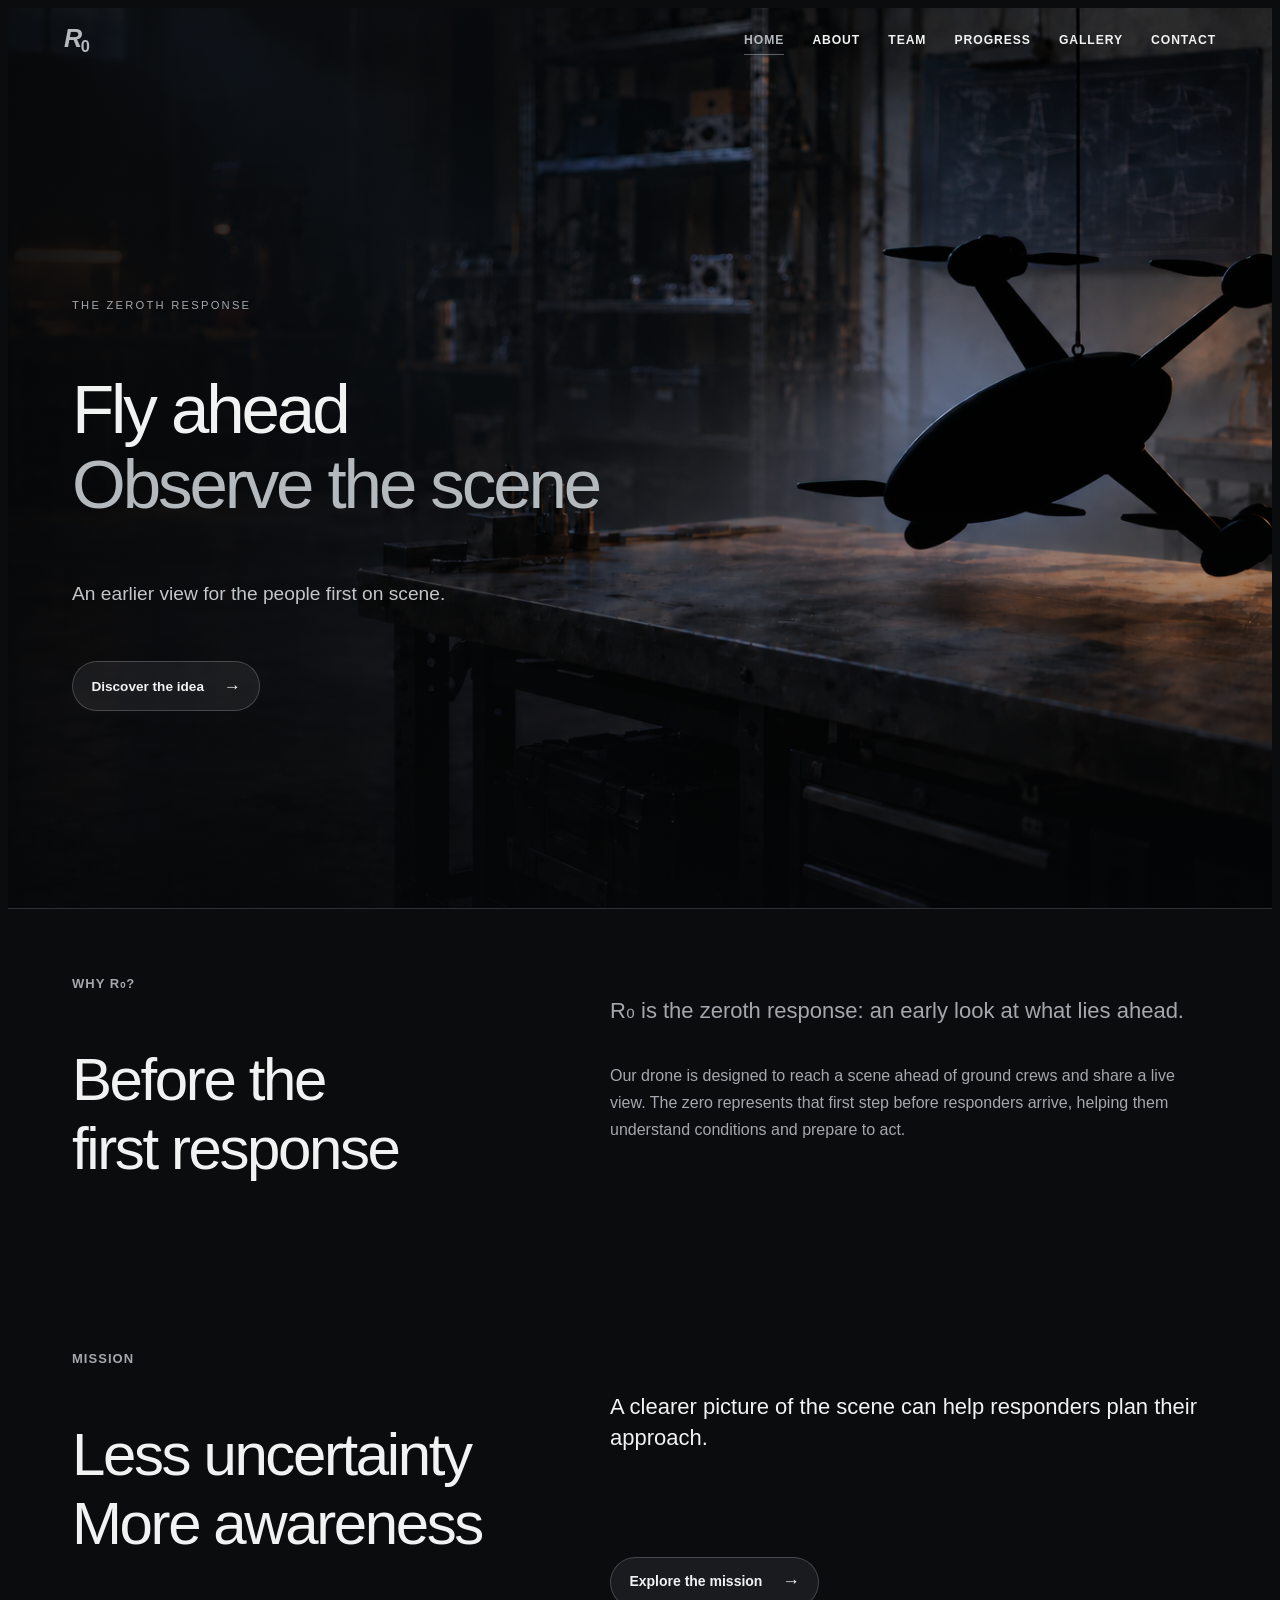
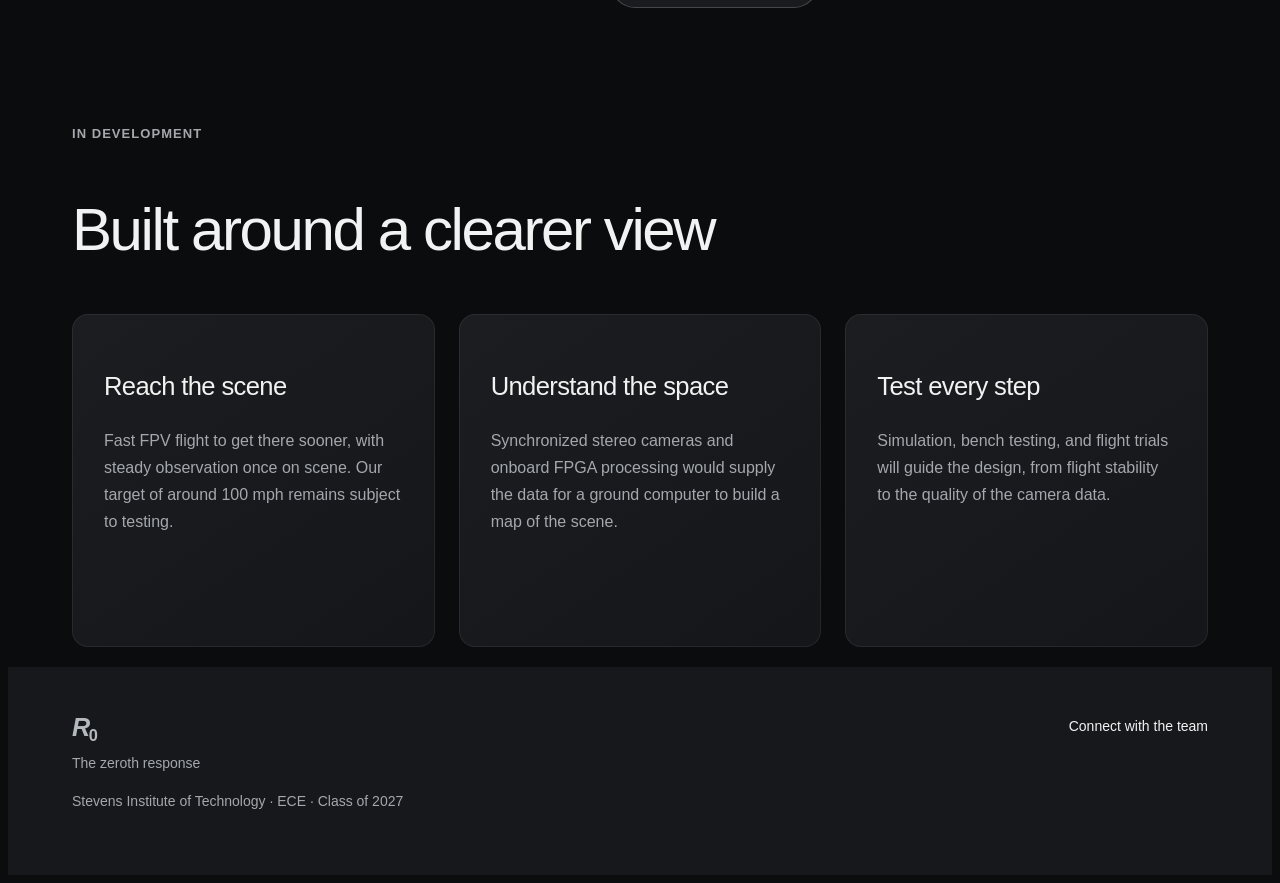
==== index.html @ c120ca37 "Clean up homepage copy and refresh styles Updated the theme and main CSS file versions and improved " ====
<!doctype html>
<html lang="en">
<head>
  <meta charset="utf-8">
  <meta name="viewport" content="width=device-width, initial-scale=1">
  <title>R₀ | The zeroth response</title>
  <meta name="description" content="R₀ is a Stevens senior design project developing a high-speed FPV drone for emergency response and aerial reconnaissance. Research and concept phase, Fall 2026.">
  <meta property="og:type" content="website">
  <meta property="og:title" content="R₀ | The zeroth response">
  <meta property="og:description" content="R₀ is a Stevens senior design project developing a high-speed FPV drone for emergency response and aerial reconnaissance. Research and concept phase, Fall 2026.">
  <meta property="og:image" content="https://lennyyanza.github.io/rnaught/assets/img/social-preview-r0.png">
  <meta property="og:image:alt" content="R₀ — The zeroth response. Stevens Institute of Technology, Class of 2027.">
  <meta property="og:url" content="https://lennyyanza.github.io/rnaught/index.html">
  <meta name="theme-color" content="#0b0c0e">
  <link rel="canonical" href="https://lennyyanza.github.io/rnaught/index.html">
  <link rel="icon" type="image/svg+xml" href="assets/img/favicon.svg">
  <link rel="stylesheet" href="assets/css/reset.css">
  <link rel="stylesheet" href="assets/css/theme.css?v=20261007-typography">
  <link rel="stylesheet" href="assets/css/main.css?v=20261007-typography">
  <script src="assets/js/include.js?v=20261007-minimal" defer></script>
  <script src="assets/js/reveal.js" defer></script>
</head>
<body class="home">
  <a class="skip-link" href="#main">Skip to content</a>
  <header class="site-header" id="site-header"></header>
  <main id="main" tabindex="-1">
    <section class="hero" aria-labelledby="hero-title">
      <div class="hero-media" aria-hidden="true"><img src="assets/img/hero-workshop-drone-hanging-far-right-lamp-off.png" alt=""><div class="hero-shade"></div></div>
      <div class="container hero-content">
        <p class="eyebrow hero-kicker">The zeroth response</p>
        <h1 id="hero-title" class="hero-headline">Fly ahead<br><span>Observe the scene</span></h1>
        <p class="hero-summary">An earlier view for the people first on scene.</p>
        <a class="hero-link arrow-link" href="#name-title">Discover the idea</a>
      </div>
    </section>
    <section class="section container split reveal" aria-labelledby="name-title">
      <div><p class="eyebrow">Why R₀?</p><h2 id="name-title">Before the first response</h2></div>
      <div class="stack"><p class="lead">R₀ is the zeroth response: an early look at what lies ahead.</p><p class="muted">Our drone is designed to reach a scene ahead of ground crews and share a live view. The zero represents that first step before responders arrive, helping them understand conditions and prepare to act.</p></div>
    </section>
    <section class="section container home-mission reveal">
      <div class="mission-layout">
        <div class="mission-heading"><p class="eyebrow">Mission</p><h2>Less uncertainty<br>More awareness</h2></div>
        <div class="mission-copy"><p class="lead">A clearer picture of the scene can help responders plan their approach.</p><a class="arrow-link" href="about.html">Explore the mission</a></div>
      </div>
    </section>
    <section class="section rule">
      <div class="container"><p class="eyebrow">In development</p><h2>Built around a clearer view</h2>
        <div class="feature-grid">
          <article class="reveal"><h3>Reach the scene</h3><!-- DRAFT: team to review --><p>Fast FPV flight to get there sooner, with steady observation once on scene. Our target of around 100 mph remains subject to testing.</p></article>
          <article class="reveal"><h3>Understand the space</h3><!-- DRAFT: team to review --><p>Synchronized stereo cameras and onboard FPGA processing would supply the data for a ground computer to build a map of the scene.</p></article>
          <article class="reveal"><h3>Test every step</h3><!-- DRAFT: team to review --><p>Simulation, bench testing, and flight trials will guide the design, from flight stability to the quality of the camera data.</p></article>
        </div>
      </div>
    </section>
    <noscript><div class="container section"><p>This site uses JavaScript to load navigation, team, gallery, and progress data. Please enable JavaScript to see that content.</p><p><a href="index.html">Home</a> · <a href="about.html">About</a> · <a href="team.html">Team</a> · <a href="progress.html">Progress</a> · <a href="gallery.html">Gallery</a> · <a href="contact.html">Contact</a></p></div></noscript>
  </main>
  <footer class="site-footer" id="site-footer"></footer>
</body>
</html>
---- assets/css/theme.css ----
/* Palette: edit these semantic colors to restyle the entire site. */
:root {
  color-scheme: dark;
  --canvas: #0b0c0e;
  --hero-canvas: #0b0c0e;
  --surface: #16181b;
  --text: #f1f2f2;
  --muted: #a4a8ac;
  --accent: #50555b;
  --accent-bright: #c7cbce;
  --line: #2d3034;
  --nav-bg: #0b0c0ef2;
  --mesh: #50555b;
  --mesh-deep: #33373b;
  --overlay: #060708e8;
  --hero-text: #f1f2f2;
  --hero-muted: #a4a8ac;
  --hero-line: #45494e;
  --hero-accent: #b4b9bd;
  --transparent: transparent;
  /* Type: system fonts only; sizes respond without a build step. */
  --font: "Avenir Next", Avenir, "Segoe UI", sans-serif;
  --mono: "Avenir Next", Avenir, "Segoe UI", sans-serif;
  --text-xs: 0.8125rem;
  --text-sm: 0.875rem;
  --text-base: 1rem;
  --text-lead: clamp(1.125rem, 2vw, 1.375rem);
  --text-h3: clamp(1.375rem, 3vw, 1.875rem);
  --text-h2: clamp(2rem, 4.8vw, 3.75rem);
  --text-title: clamp(2.75rem, 6vw, 5.25rem);
  --text-hero: clamp(3.25rem, 9vw, 7.75rem);
  --weight-light: 500;
  --weight-normal: 400;
  --weight-medium: 500;
  --weight-bold: 600;
  --leading-tight: 1.05;
  --leading-heading: 1.15;
  --leading-body: 1.7;
  --tracking-tight: -0.055em;
  --tracking-label: 0.08em;
  /* Spacing, dimensions, and rules: use these in main.css. */
  --zero: 0;
  --space-1: 0.25rem;
  --space-2: 0.5rem;
  --space-3: 0.75rem;
  --space-4: 1rem;
  --space-5: 1.5rem;
  --space-6: 2rem;
  --space-7: 3rem;
  --space-8: 4rem;
  --space-9: 6rem;
  --space-10: 8rem;
  --gutter: clamp(1.25rem, 5vw, 4rem);
  --section-space: clamp(3rem, 6vw, 5rem);
  --content-width: 75rem;
  --copy-width: 45rem;
  --hero-copy: 58rem;
  --nav-height: 5rem;
  --control-size: 2.75rem;
  --rule: 1px;
  --focus-width: 2px;
  --focus-offset: 5px;
  --radius: 100vmax;
  --pill: 100vmax;
  --reveal-offset: 20px;
  --drift-x: 1.25rem;
  --drift-y: -0.75rem;
  --duration-fast: 180ms;
  --duration-reveal: 600ms;
  --duration-drift: 16000ms;
  --ease: cubic-bezier(0.2, 0.65, 0.3, 1);
  --hero-height: 50rem;
  --hero-min-height: 42rem;
  --hero-graphic: 49rem;
  --hero-graphic-mobile: 30rem;
  --hero-graphic-offset: -13rem;
  --hero-graphic-top: 5rem;
  --hero-graphic-top-mobile: 9rem;
  --grid-size: 3rem;
  --dialog-width: 68rem;
}
---- assets/css/main.css ----
/* Foundation: global type, links, and keyboard navigation. */
html { scroll-behavior: smooth; scroll-padding-top: var(--nav-height); }
@view-transition { navigation: auto; }
::view-transition-old(root), ::view-transition-new(root) { animation-duration: 260ms; animation-timing-function: var(--ease); }
body { background: var(--canvas); color: var(--text); font: var(--text-base)/var(--leading-body) var(--font); }
a { color: inherit; text-decoration: none; }
a:hover { color: var(--hero-accent); }
.arrow-link { display: inline-flex; align-items: center; justify-content: space-between; gap: 1.25rem; width: fit-content; padding: 0.8rem 1.15rem; border: 1px solid rgba(225, 228, 231, 0.22); border-radius: 999px; background: rgba(225, 228, 231, 0.07); color: var(--text); font-weight: 600; transition: background var(--duration-fast), border-color var(--duration-fast), transform var(--duration-fast); }
.arrow-link:hover { background: rgba(225, 228, 231, 0.15); border-color: rgba(225, 228, 231, 0.5); color: var(--text); transform: translateY(-2px); }
.arrow-link::after { content: "→"; display: inline-block; font-size: 1.25em; line-height: 1; transition: transform var(--duration-fast); }
.arrow-link:hover::after { transform: translateX(0.25rem); }
:focus-visible { outline: var(--focus-width) solid var(--accent-bright); outline-offset: var(--focus-offset); }
button { color: inherit; }
h1, h2, h3 { font-weight: var(--weight-light); line-height: var(--leading-heading); letter-spacing: var(--tracking-tight); text-wrap: balance; }
h1 { font-size: var(--text-title); }
h2 { font-size: var(--text-h2); }
h3 { font-size: var(--text-h3); }
p { max-width: var(--copy-width); }
p + p { margin-top: var(--space-5); }
.container { width: min(calc(100% - var(--gutter) * 2), var(--content-width)); margin-inline: auto; }
.section { padding-block: var(--section-space); }
.rule { border-top: 0; }
.eyebrow { color: var(--muted); font: var(--text-xs)/var(--leading-body) var(--mono); font-weight: var(--weight-bold); letter-spacing: var(--tracking-label); text-transform: uppercase; margin-bottom: var(--space-5); }
.lead { color: var(--muted); font-size: var(--text-lead); margin-top: var(--space-6); }
.muted { color: var(--muted); }
.skip-link { position: fixed; top: var(--space-4); left: var(--space-4); z-index: 100; padding: var(--space-3) var(--space-5); background: var(--canvas); transform: translateY(-200%); }
.skip-link:focus { transform: translateY(0); }
/* Shared header: all page links are edited in partials/header.html. */
.site-header { font-family: "Helvetica Neue", Helvetica, Arial, sans-serif; position: fixed; inset: var(--zero) var(--zero) auto; z-index: 20; isolation: isolate; min-height: var(--nav-height); background: var(--nav-bg); transition: background var(--duration-fast), opacity 340ms var(--ease); }
.site-header.is-away { opacity: 0; pointer-events: none; }
.home .site-header:not(.menu-open) { background: transparent; color: var(--text); border-color: transparent; }
.site-header.is-scrolled { background: var(--nav-bg); backdrop-filter: blur(var(--space-3)); }
.home .site-header.is-scrolled:not(.menu-open) { background: transparent; backdrop-filter: none; box-shadow: none; }
.nav-shell { min-height: var(--nav-height); display: flex; align-items: center; justify-content: space-between; gap: clamp(2rem, 5vw, 5rem); }
.brand { flex: 0 0 auto; font-size: 1.05rem; font-weight: 700; color: inherit; text-decoration: none; letter-spacing: 0.12em; line-height: 1; }
.brand-symbol { color: var(--hero-accent); font-style: italic; letter-spacing: -0.06em; font-size: 1.5em; }
.brand-symbol sub { font-size: 0.65em; font-style: normal; vertical-align: -0.3em; }
.nav-links { display: grid; gap: var(--space-2); list-style: none; margin: var(--zero); padding: var(--space-4) var(--gutter) var(--space-6); position: absolute; top: 100%; left: var(--zero); width: 100%; max-height: 0; overflow: hidden; visibility: hidden; opacity: 0; transform: translateY(-0.5rem); pointer-events: none; background: var(--canvas); color: var(--text); border-bottom: var(--rule) solid var(--line); transition: max-height 320ms var(--ease), opacity var(--duration-fast), transform var(--duration-fast), visibility var(--duration-fast); }
.nav-links.is-open { max-height: 28rem; visibility: visible; opacity: 1; transform: translateY(0); pointer-events: auto; }
.nav-links a { position: relative; display: block; padding-block: var(--space-2); color: inherit; text-decoration: none; font-size: 0.76rem; font-weight: 700; letter-spacing: 0.075em; text-transform: uppercase; transition: color var(--duration-fast); }
.nav-links a::after { content: ""; position: absolute; left: 0; right: 0; bottom: 0.2rem; height: 1px; background: currentColor; transform: scaleX(0); transform-origin: right center; transition: transform 340ms var(--ease); }
.nav-links a:hover::after, .nav-links a:focus-visible::after { transform: scaleX(1); transform-origin: left center; }
.nav-links a[aria-current] { color: var(--text); }
.nav-links a[aria-current]::after { transform: scaleX(1); opacity: 0.48; }
.menu-toggle { width: var(--control-size); height: var(--control-size); display: grid; place-content: center; gap: 5px; background: var(--transparent); border: 0; padding: var(--space-2); }
.menu-toggle span { display: block; width: 1.45rem; height: 1px; background: currentColor; transform-origin: center; transition: transform 320ms var(--ease), opacity 220ms ease; }
.menu-toggle[aria-expanded="true"] span:nth-child(1) { transform: translateY(6px) rotate(45deg); }
.menu-toggle[aria-expanded="true"] span:nth-child(2) { opacity: 0; transform: scaleX(0); }
.menu-toggle[aria-expanded="true"] span:nth-child(3) { transform: translateY(-6px) rotate(-45deg); }
.site-header .brand, .site-header .menu-toggle, .site-header .nav-links li { animation: nav-enter 620ms var(--ease) both; }
.site-header .nav-links li:nth-child(2) { animation-delay: 45ms; }
.site-header .nav-links li:nth-child(3) { animation-delay: 90ms; }
.site-header .nav-links li:nth-child(4) { animation-delay: 135ms; }
.site-header .nav-links li:nth-child(5) { animation-delay: 180ms; }
.site-header .nav-links li:nth-child(6) { animation-delay: 225ms; }
/* Hero: a media wrapper makes the generated scene replaceable in one line. */
.hero { position: relative; overflow: hidden; min-height: var(--hero-min-height); height: 100svh; max-height: 67.5rem; background: var(--hero-canvas); color: var(--hero-text); display: flex; align-items: center; border-bottom: var(--rule) solid var(--line); }
.hero-media { position: absolute; inset: var(--zero); overflow: hidden; }
.hero-media > video, .hero-media > img:not(.hero-wireframe) { width: 100%; height: 100%; object-fit: cover; }
.hero-shade { position: absolute; inset: 0; background: linear-gradient(90deg, rgba(5, 6, 7, 0.94) 0%, rgba(5, 6, 7, 0.66) 42%, rgba(5, 6, 7, 0.18) 72%), linear-gradient(0deg, rgba(5, 6, 7, 0.78) 0%, transparent 48%); }
.hero-mesh { display: none; }
.hero-wireframe { position: absolute; width: var(--hero-graphic-mobile); max-width: none; right: var(--hero-graphic-offset); top: var(--hero-graphic-top-mobile); opacity: 0.25; filter: grayscale(1) invert(1); }
.hero-boundary { display: none; }
.hero-content { position: relative; z-index: 1; padding-top: var(--nav-height); text-align: left; pointer-events: none; }
.hero-content a { pointer-events: auto; }
.hero h1 { font-size: clamp(3.2rem, 8.5vw, 7.5rem); max-width: 69rem; line-height: 1.05; letter-spacing: -0.065em; }
.hero h1 em { color: var(--hero-accent); font-style: normal; }
.hero .hero-kicker { margin-bottom: clamp(1.5rem, 3vw, 2.5rem); font-size: 0.7rem; font-weight: 500; letter-spacing: 0.2em; }
.hero h1.hero-headline { max-width: none; font-size: clamp(1.7rem, 5.4vw, 5.5rem); font-weight: 500; line-height: 1.08; letter-spacing: -0.045em; text-wrap: initial; }
.hero-headline span { display: inline-block; white-space: nowrap; color: var(--hero-accent); }
.hero-summary { max-width: 28rem; margin-top: clamp(1.5rem, 3vw, 2.5rem); color: #c3c6c9; font-size: clamp(1rem, 1.5vw, 1.2rem); line-height: 1.6; }
.hero-link { margin-top: 2rem; color: var(--hero-text); font-size: 0.85rem; }
.home #name-title { scroll-margin-top: calc(var(--nav-height) + 2rem); }
.home .home-mission .mission-copy { padding: 0; border-radius: 0; background: transparent; box-shadow: none; gap: 1.5rem; }
.home main > .section h2 { font-weight: 400; letter-spacing: -0.04em; }
.home .feature-grid h3 { font-size: clamp(1.25rem, 2vw, 1.6rem); letter-spacing: -0.025em; }
@media (max-width: 767px) { .home .hero { min-height: 38rem; } }
.hero .eyebrow, .hero .lead { color: var(--hero-muted); }
.hero .lead { max-width: var(--copy-width); font-size: var(--text-lead); }
.hero-meta { position: absolute; inset: auto var(--zero) var(--space-6); display: flex; justify-content: space-between; flex-wrap: wrap; gap: var(--space-3); font: var(--text-xs)/var(--leading-body) var(--mono); color: var(--hero-muted); }
.actions { display: flex; flex-wrap: wrap; gap: var(--space-5); margin-top: var(--space-7); }
.button { display: inline-flex; align-items: center; justify-content: center; gap: var(--space-5); min-height: var(--control-size); padding: var(--space-3) var(--space-5); border: var(--rule) solid var(--text); border-radius: var(--radius); color: var(--text); background: var(--transparent); text-decoration: none; font-size: var(--text-sm); font-weight: var(--weight-medium); }
.button { transition: color var(--duration-fast), background var(--duration-fast), border-color var(--duration-fast), transform var(--duration-fast); }
.button:hover { color: var(--text); background: var(--surface); border-color: var(--hero-accent); transform: translateY(-2px); }
.button-primary { color: #fff; background: var(--accent); border-color: var(--hero-accent); }
.hero .button { color: var(--hero-text); border-color: var(--hero-line); }
.hero .button-primary { background: var(--hero-accent); color: var(--hero-canvas); }
/* Editorial layout: separate content with space and softly surfaced groups. */
.page-heading { padding-top: calc(var(--nav-height) + var(--space-5)); padding-bottom: var(--space-7); min-height: 0; display: flex; flex-direction: column; justify-content: flex-end; }
.page-heading + .section { padding-top: var(--space-6); }
.gallery-page .page-heading { padding-bottom: var(--space-5); }
.gallery-page .page-heading + .section { padding-top: 0; }
.progress-page .page-heading, .contact-page .page-heading { padding-bottom: var(--space-5); }
.progress-page .page-heading + .section, .contact-page .page-heading + .section { padding-top: 0; }
.page-heading h1 { font-size: clamp(2.75rem, 5vw, 4.5rem); line-height: 1.04; max-width: 64rem; }
.team-heading { padding-bottom: var(--space-6); }
.team-heading + .section { padding-top: var(--space-5); }
.split { display: grid; gap: var(--space-7); }
.info-panel { padding: var(--space-7); background: linear-gradient(145deg, #1b1d20, #141619); border-radius: 1rem; box-shadow: inset 0 0 0 var(--rule) rgba(225, 228, 231, 0.08); }
.info-panel > div:last-child { color: var(--muted); }
.stack > * + * { margin-top: var(--space-6); }
.feature-grid { display: grid; gap: var(--space-5); margin-top: var(--space-8); }
.feature-grid article { min-height: 100%; padding: var(--space-6); background: linear-gradient(145deg, #1b1d20, #141619); border-radius: 1rem; box-shadow: inset 0 0 0 var(--rule) rgba(225, 228, 231, 0.08); }
.feature-grid p { color: var(--muted); margin-top: var(--space-4); }
.feature-grid p a { display: inline-flex; align-items: center; min-height: 2.5rem; padding: var(--space-2) var(--space-4); border-radius: 999px; box-shadow: inset 0 0 0 var(--rule) rgba(225, 228, 231, 0.2); color: var(--text); font-size: var(--text-sm); transition: color var(--duration-fast), background var(--duration-fast), box-shadow var(--duration-fast); }
.feature-grid p a:hover { color: var(--hero-canvas); background: var(--hero-accent); box-shadow: inset 0 0 0 var(--rule) var(--hero-accent); }
.design-overview { display: grid; gap: var(--space-5); margin-top: var(--space-3); }
.design-overview > .info-panel { padding: var(--space-6); }
.design-overview h3 { font-size: var(--text-h3); margin-bottom: var(--space-3); }
.design-overview p { color: var(--muted); }
.subsystem { padding: var(--space-7); background: var(--surface); border-radius: 1rem; box-shadow: inset 0 0 0 var(--rule) rgba(225, 228, 231, 0.08); display: grid; gap: var(--space-6); scroll-margin-top: var(--nav-height); }
.subsystem p { color: var(--muted); }
.subsystem .summary { color: var(--text); font-size: var(--text-lead); margin-bottom: var(--space-5); }
.subsystem-nav { display: flex; flex-wrap: wrap; gap: var(--space-3) var(--space-6); margin-top: var(--space-7); }
/* Team: initial portraits can be replaced by photos in data/team.json. */
.team-grid { display: grid; grid-template-columns: minmax(0, 1fr); gap: var(--space-8) var(--space-6); }
.portrait { position: relative; background: var(--surface); aspect-ratio: 4 / 5; display: grid; place-items: center; margin-bottom: var(--space-5); overflow: hidden; border-radius: 1.25rem; }
.portrait img { width: 100%; height: 100%; object-fit: cover; position: absolute; inset: var(--zero); }
.team-card:not([data-member="xiangxi-mall-wang"]) .portrait img { object-position: center 68%; transform: scale(1.08); }
.team-skeleton > :not(.portrait) { visibility: hidden; }
.team-card .eyebrow { margin: var(--space-3) var(--zero); }
.team-card { display: flex; flex-direction: column; }
.team-card h2 { min-height: 2.4em; }
.team-card .eyebrow { min-height: 3.4em; }
.team-card .profile-link { display: inline-block; align-self: flex-start; padding-block: var(--space-3); margin-top: auto; }
/* Timeline: statuses include words, so color is never the sole signal. */
.timeline { list-style: none; padding: var(--zero); margin: var(--zero); display: grid; gap: var(--space-3); }
.progress-page .timeline-intro { transform: translateY(var(--space-5)); }
.milestone { padding: var(--space-6); background: var(--surface); border-radius: 1rem; box-shadow: inset 0 0 0 var(--rule) rgba(225, 228, 231, 0.08); display: grid; gap: var(--space-5); }
.milestone p { margin-top: var(--space-3); color: var(--muted); }
.status { display: inline-block; font: var(--text-sm)/var(--leading-body) var(--mono); color: var(--muted); margin-top: var(--space-3); }
.status.complete, .status.in-progress { color: var(--hero-accent); }
/* Gallery: filter buttons, technical placeholders, and native modal dialog. */
.filters { display: flex; flex-wrap: wrap; gap: var(--space-2); margin-bottom: var(--space-6); }
.filter { border: var(--rule) solid var(--line); background: var(--transparent); padding: var(--space-2) var(--space-5); border-radius: var(--radius); min-height: var(--control-size); }
.filter { transition: color var(--duration-fast), background var(--duration-fast), border-color var(--duration-fast), transform var(--duration-fast); }
.filter:hover { border-color: var(--hero-accent); transform: translateY(-1px); }
.filter[aria-pressed="true"] { background: var(--accent); color: var(--text); border-color: var(--hero-accent); }
.gallery-count { color: var(--muted); font-size: var(--text-sm); margin-bottom: var(--space-6); }
.gallery-grid { display: grid; gap: var(--space-7) var(--space-6); }
.gallery-open { display: block; border: var(--zero); padding: var(--zero); width: 100%; background: var(--surface); }
.blueprint { display: grid; place-items: center; aspect-ratio: 4 / 3; background: var(--surface); border: var(--rule) solid var(--line); border-radius: 1.25rem; color: var(--muted); font-size: var(--text-sm); letter-spacing: var(--tracking-label); text-transform: uppercase; }
.blueprint img { width: 100%; height: 100%; object-fit: cover; }
.gallery-grid figcaption { margin-top: var(--space-4); color: var(--muted); font-size: var(--text-sm); }
.lightbox { width: min(calc(100% - var(--gutter)), var(--dialog-width)); max-height: 90svh; padding: var(--space-5); background: var(--canvas); color: var(--text); border: var(--rule) solid var(--line); border-radius: var(--radius); }
.lightbox::backdrop { background: var(--overlay); }
.lightbox-bar { display: flex; align-items: center; justify-content: space-between; gap: var(--space-5); margin-bottom: var(--space-4); }
.lightbox h2 { font-size: var(--text-lead); }
.lightbox .blueprint { aspect-ratio: auto; min-height: 35svh; }
.lightbox img { max-height: 65svh; width: 100%; object-fit: contain; }
.lightbox figcaption { margin-top: var(--space-4); }
.lightbox-controls { display: flex; justify-content: space-between; gap: var(--space-4); margin-top: var(--space-5); }
body.modal-open { overflow: hidden; }
/* Shared footer and useful empty/error states. */
.site-footer { margin-top: var(--space-6); padding-block: var(--space-7); background: var(--surface); }
.footer-grid { display: flex; flex-wrap: wrap; justify-content: space-between; gap: var(--space-6); }
.footer-grid p { color: var(--muted); font-size: var(--text-sm); margin-top: var(--space-2); }
.footer-links { display: flex; flex-wrap: wrap; gap: var(--space-5); align-items: flex-start; font-size: var(--text-sm); }
.load-error { padding-block: var(--space-5); color: var(--muted); }
/* Motion stays progressive: content is visible if JavaScript fails. */
.reveal.is-pending { opacity: 0; transform: translateY(var(--reveal-offset)); }
.reveal { transition: opacity var(--duration-reveal) var(--ease), transform var(--duration-reveal) var(--ease); }
@keyframes mesh-drift { to { transform: scale(1.08) translateX(var(--drift-x)); } }
@keyframes wire-drift { to { transform: translate(var(--drift-x), var(--drift-y)) rotate(2deg); } }
@keyframes nav-enter { from { opacity: 0; transform: translateY(-0.85rem); } to { opacity: 1; transform: translateY(0); } }
/* Layout breakpoint: 768px matches the navigation media query in include.js. */
@media (min-width: 768px) {
  .menu-toggle { display: none; }
  .nav-shell nav { margin-left: auto; }
  .nav-links, .nav-links.is-open { display: flex; position: static; width: auto; max-height: none; overflow: visible; visibility: visible; opacity: 1; transform: none; pointer-events: auto; background: var(--transparent); color: inherit; border: var(--zero); padding: var(--zero); gap: clamp(1.2rem, 2.2vw, 2.2rem); }
  .split { grid-template-columns: 0.85fr 1.15fr; gap: var(--space-9); }
  .feature-grid { grid-template-columns: repeat(3, 1fr); }
  .gallery-grid { grid-template-columns: repeat(2, 1fr); }
  .subsystem { grid-template-columns: 1fr 1.4fr; gap: var(--space-8); }
  .milestone { grid-template-columns: 1fr 2fr; }
  .hero-wireframe { width: var(--hero-graphic); right: var(--zero); top: var(--hero-graphic-top); }
  .team-grid { grid-template-columns: repeat(4, minmax(0, 1fr)); }
}
@media (min-width: 480px) and (max-width: 767px) {
  .team-grid { grid-template-columns: repeat(2, minmax(0, 1fr)); }
}
/* About page: a tighter, denser reading layout. */
.about-page .page-heading { min-height: 0; padding-bottom: var(--space-7); }
.about-page .section { padding-block: var(--space-6); }
.about-page .page-heading + .section { padding-top: 0; }
.about-page main > .section:last-of-type { padding-bottom: var(--space-9); }
.brief-grid { display: grid; gap: var(--space-5); }
.brief-grid .info-panel { display: flex; flex-direction: column; gap: var(--space-4); }
.brief-grid .info-panel .eyebrow { margin-bottom: var(--zero); }
.brief-grid .info-panel h2 { font-size: clamp(1.75rem, 3vw, 2.5rem); }
.brief-grid .info-panel p:last-child { color: var(--muted); }
.about-page .feature-grid { margin-top: var(--space-6); }
.about-page .precedents article { display: grid; grid-template-rows: auto 1fr auto; }
.about-page .precedents h3 { font-size: clamp(1rem, 1.8vw, 1.5rem); white-space: nowrap; }
.home main > .section { padding-block: clamp(2.5rem, 4vw, 3.5rem); }
.home-mission .mission-layout { display: grid; gap: var(--space-5); align-items: stretch; }
.home-mission .mission-copy { display: grid; grid-template-rows: 1fr auto; padding: var(--space-4) var(--space-5); border-radius: 1rem; background: var(--surface); box-shadow: inset 0 0 0 var(--rule) var(--line); }
.home-mission .lead { align-self: center; margin-top: 0; color: var(--text); font-size: var(--text-lead); line-height: 1.4; }
.home-mission .mission-copy a { display: inline-flex; align-self: end; width: fit-content; color: var(--text); font-size: var(--text-sm); }
.home .feature-grid { margin-top: var(--space-6); }
.contact-channels { padding-top: var(--space-5); padding-bottom: var(--space-9); }
.contact-row { display: grid; gap: var(--space-6); padding-block: var(--space-7); border-top: var(--rule) solid var(--line); }
.contact-row:last-child { border-bottom: var(--rule) solid var(--line); }
.contact-row .eyebrow { margin-bottom: var(--space-4); }
.contact-row h2 { font-size: clamp(2rem, 4vw, 3.25rem); }
.contact-row-content { display: flex; flex-direction: column; align-items: flex-start; gap: var(--space-5); }
.contact-row-content p { max-width: 38rem; }
@media (min-width: 768px) {
  .home-mission .mission-layout { grid-template-columns: 0.85fr 1.15fr; gap: var(--space-9); }
  .contact-row { grid-template-columns: 0.85fr 1.15fr; gap: var(--space-9); }
}
@media (min-width: 768px) {
  .brief-grid { grid-template-columns: 1fr 1fr; }
  .design-overview { grid-template-columns: repeat(2, minmax(0, 1fr)); }
}
/* Respect motion preferences for all transitions and decorative animation. */
@media (prefers-reduced-motion: reduce) {
  html { scroll-behavior: auto; }
  *, *::before, *::after { animation: none !important; transition: none !important; }
  .reveal.is-pending { opacity: 1; transform: none; }
}

/* Data section headings stay subordinate to page titles. */
.team-card h2, .milestone h2, .subsystem h2 { font-size: var(--text-h3); }

/* Decorative movement is pausable, in addition to respecting reduced motion. */
.hero.motion-ready .hero-mesh { animation: mesh-drift var(--duration-drift) var(--ease) infinite alternate; }
.hero.motion-ready .hero-wireframe { animation: wire-drift var(--duration-drift) var(--ease) infinite alternate; }
.hero.motion-paused .hero-mesh, .hero.motion-paused .hero-wireframe { animation-play-state: paused; }
.motion-toggle { color: var(--hero-muted); background: var(--transparent); border: var(--zero); padding: var(--zero); min-height: var(--control-size); font-size: var(--text-sm); text-decoration: none; }
.hero-meta { align-items: center; }

/* Keep links and keyboard focus legible over the dark hero in either palette. */
.home .site-header:not(.is-scrolled):not(.menu-open) .brand span,
.home .site-header:not(.is-scrolled):not(.menu-open) .nav-links a[aria-current] { color: var(--hero-accent); }
.hero :focus-visible,
.home .site-header:not(.is-scrolled):not(.menu-open) :focus-visible { outline-color: var(--hero-accent); }
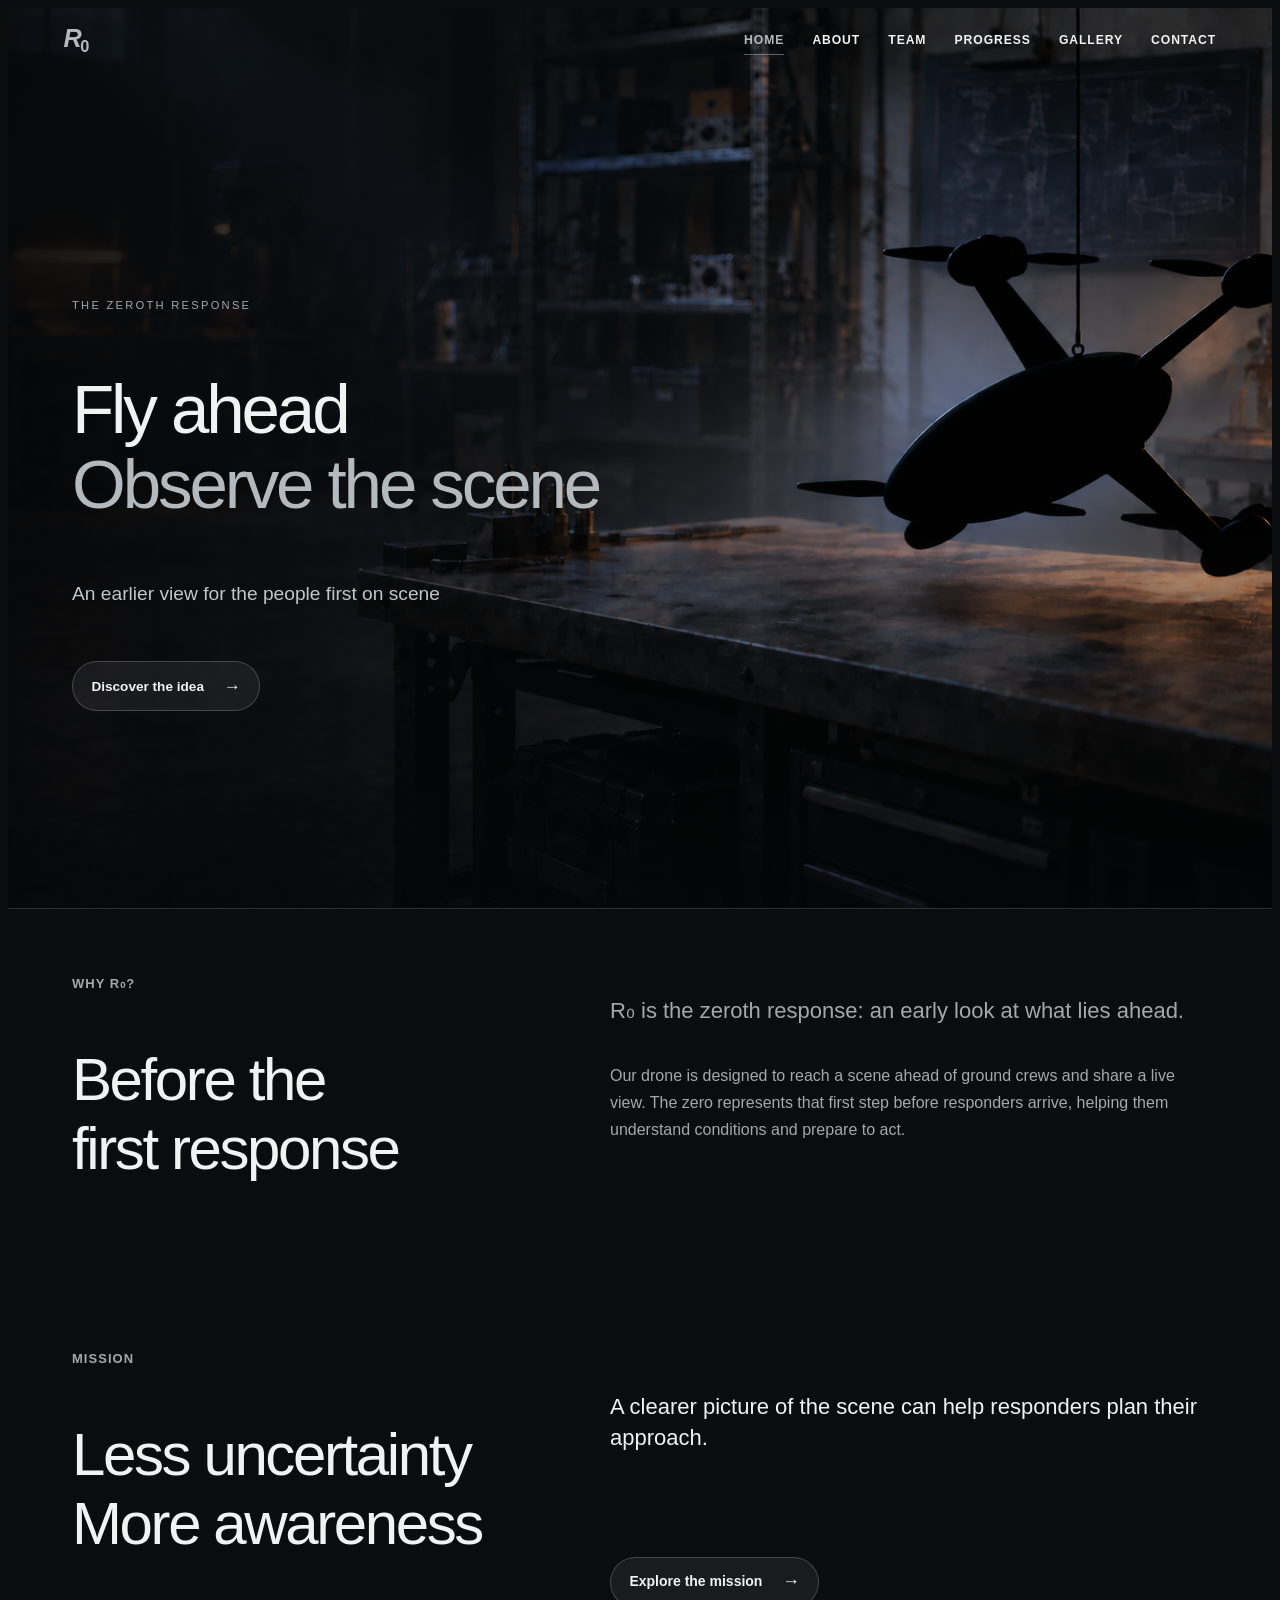
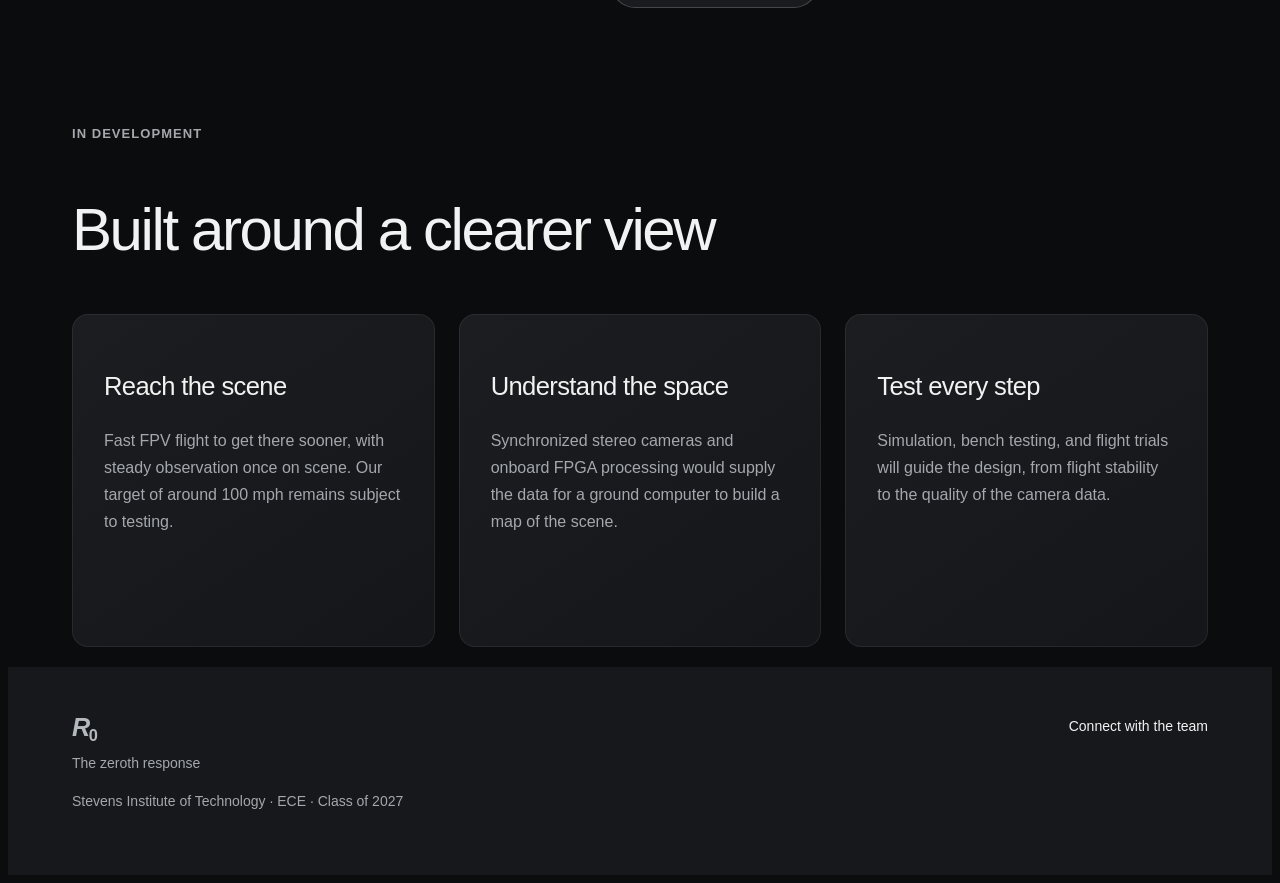
==== commit 828e8d17: "Fix hero summary paragraph formatting" ====
--- a/index.html
+++ b/index.html
@@ -29,7 +29,7 @@
       <div class="container hero-content">
         <p class="eyebrow hero-kicker">The zeroth response</p>
         <h1 id="hero-title" class="hero-headline">Fly ahead<br><span>Observe the scene</span></h1>
-        <p class="hero-summary">An earlier view for the people first on scene.</p>
+        <p class="hero-summary">An earlier view for the people first on scene</p>
         <a class="hero-link arrow-link" href="#name-title">Discover the idea</a>
       </div>
     </section>
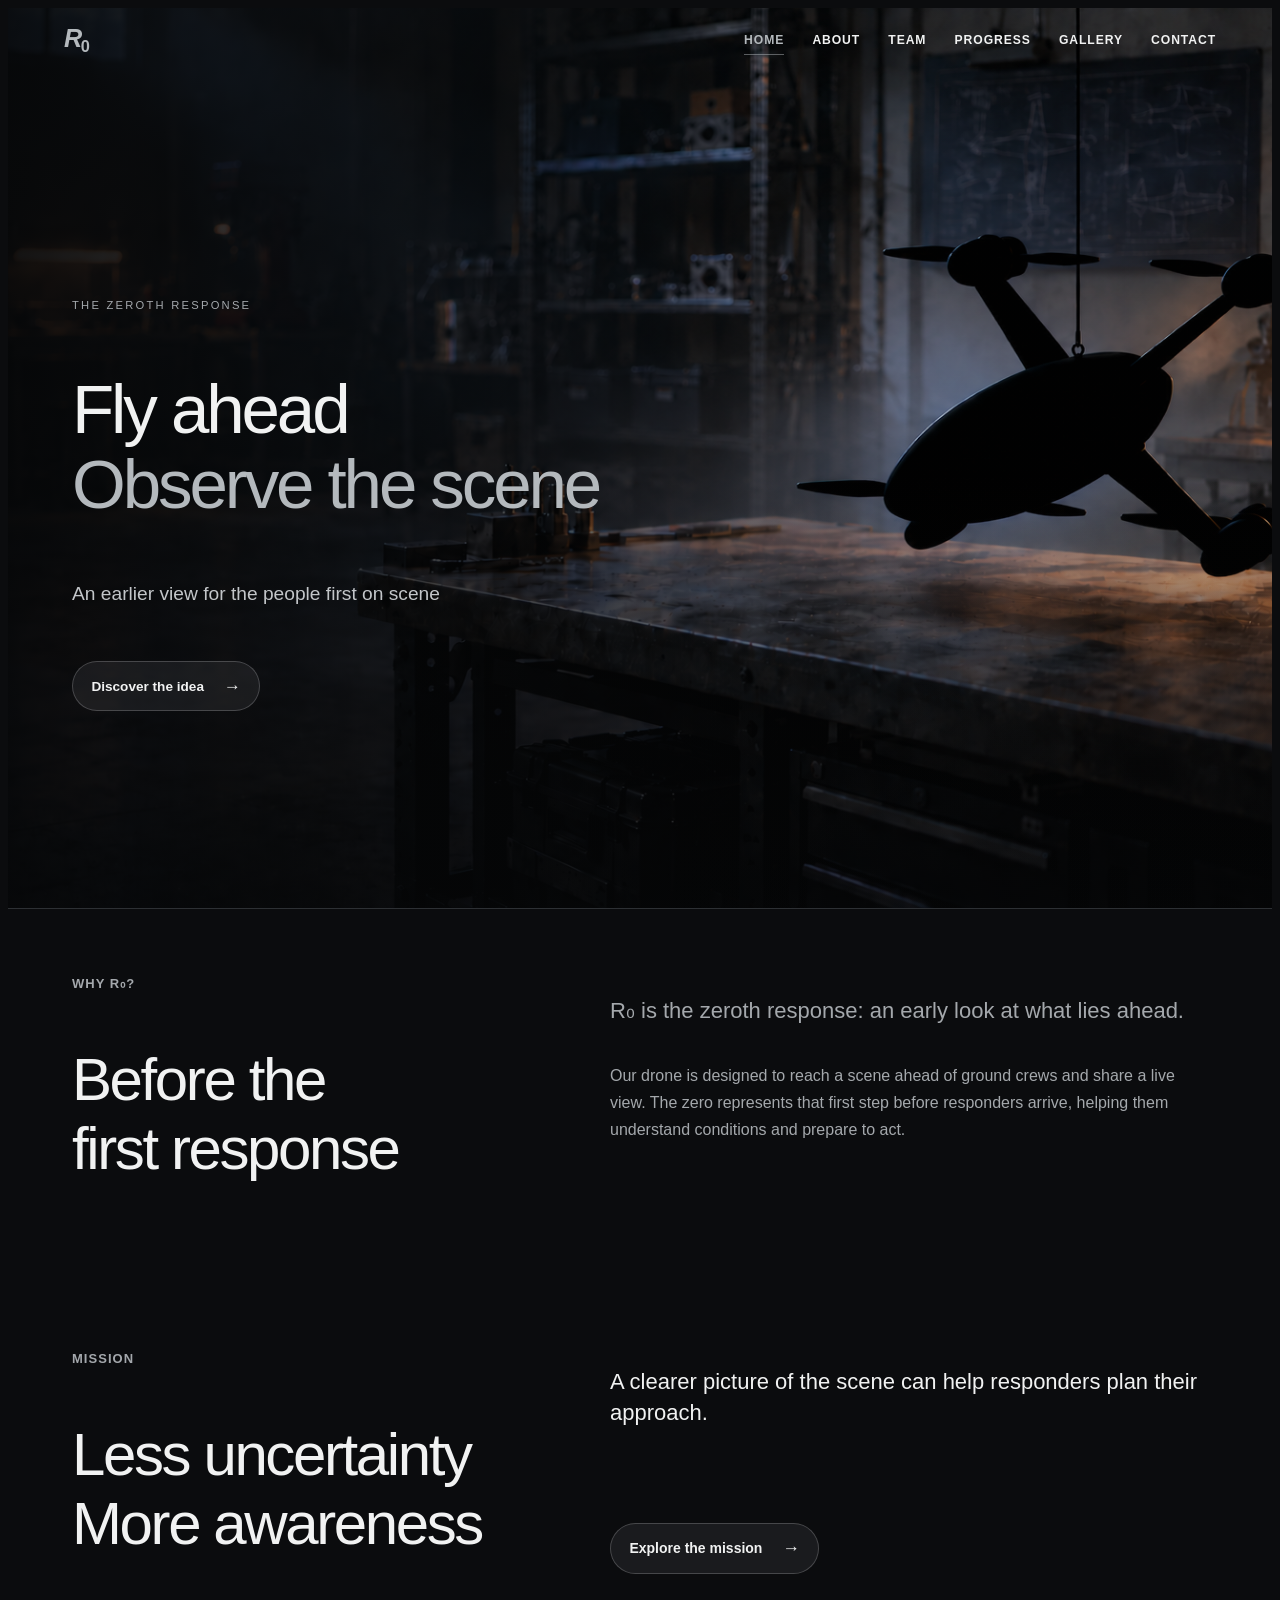
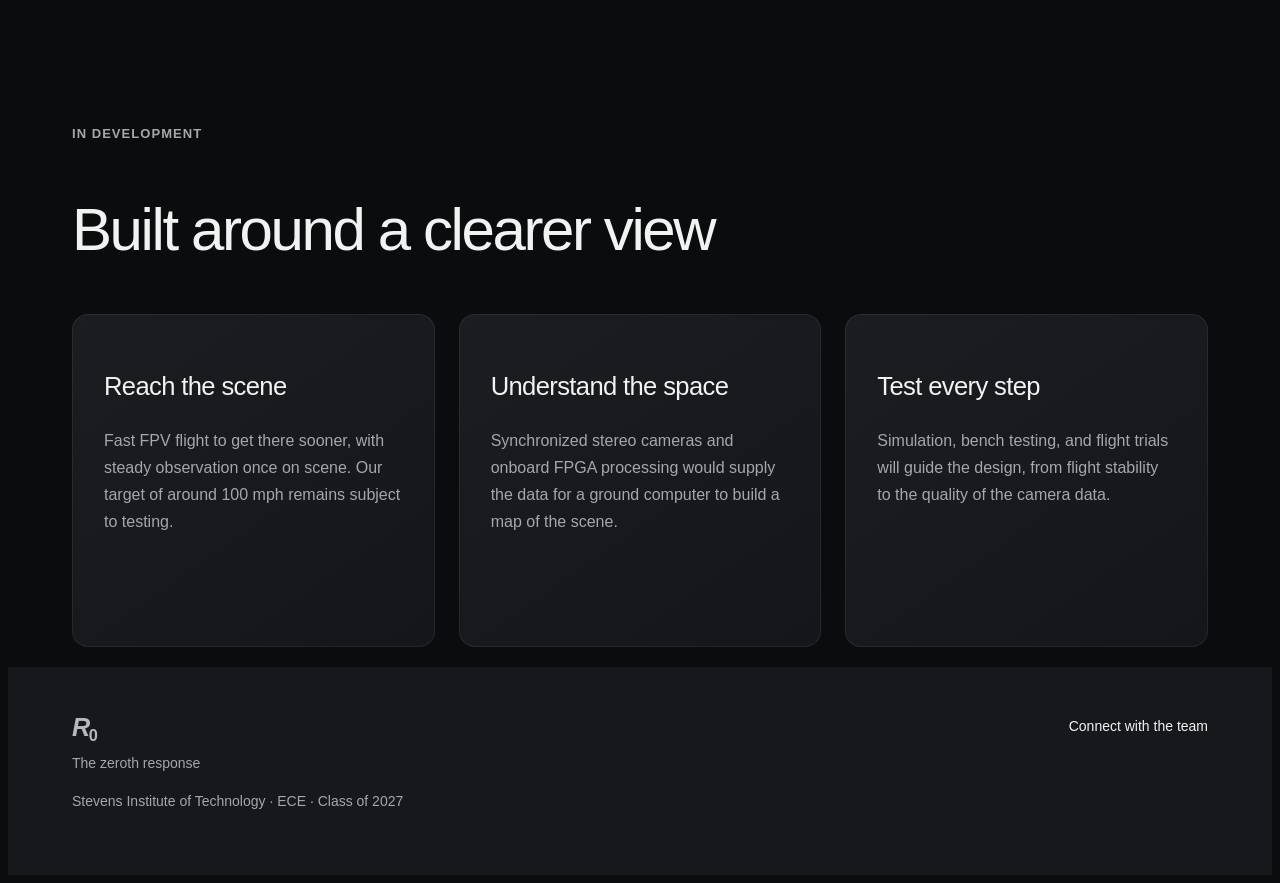
==== commit 8060ccca: "Refresh homepage stylesheet for alignment fix" ====
--- a/index.html
+++ b/index.html
@@ -16,7 +16,7 @@
   <link rel="icon" type="image/svg+xml" href="assets/img/favicon.svg">
   <link rel="stylesheet" href="assets/css/reset.css">
   <link rel="stylesheet" href="assets/css/theme.css?v=20261007-typography">
-  <link rel="stylesheet" href="assets/css/main.css?v=20261007-typography">
+  <link rel="stylesheet" href="assets/css/main.css?v=20261007-alignment">
   <script src="assets/js/include.js?v=20261007-minimal" defer></script>
   <script src="assets/js/reveal.js" defer></script>
 </head>
--- a/assets/css/main.css
+++ b/assets/css/main.css
@@ -194,9 +194,9 @@
 .about-page .precedents h3 { font-size: clamp(1rem, 1.8vw, 1.5rem); white-space: nowrap; }
 .home main > .section { padding-block: clamp(2.5rem, 4vw, 3.5rem); }
 .home-mission .mission-layout { display: grid; gap: var(--space-5); align-items: stretch; }
-.home-mission .mission-copy { display: grid; grid-template-rows: 1fr auto; padding: var(--space-4) var(--space-5); border-radius: 1rem; background: var(--surface); box-shadow: inset 0 0 0 var(--rule) var(--line); }
-.home-mission .lead { align-self: center; margin-top: 0; color: var(--text); font-size: var(--text-lead); line-height: 1.4; }
-.home-mission .mission-copy a { display: inline-flex; align-self: end; width: fit-content; color: var(--text); font-size: var(--text-sm); }
+.home-mission .mission-copy { display: flex; flex-direction: column; align-items: flex-start; padding: var(--space-4) var(--space-5); border-radius: 1rem; background: var(--surface); box-shadow: inset 0 0 0 var(--rule) var(--line); }
+.home-mission .lead { align-self: auto; margin-top: var(--space-6); color: var(--text); font-size: var(--text-lead); line-height: 1.4; }
+.home-mission .mission-copy a { display: inline-flex; align-self: auto; margin-top: var(--space-7); width: fit-content; color: var(--text); font-size: var(--text-sm); }
 .home .feature-grid { margin-top: var(--space-6); }
 .contact-channels { padding-top: var(--space-5); padding-bottom: var(--space-9); }
 .contact-row { display: grid; gap: var(--space-6); padding-block: var(--space-7); border-top: var(--rule) solid var(--line); }
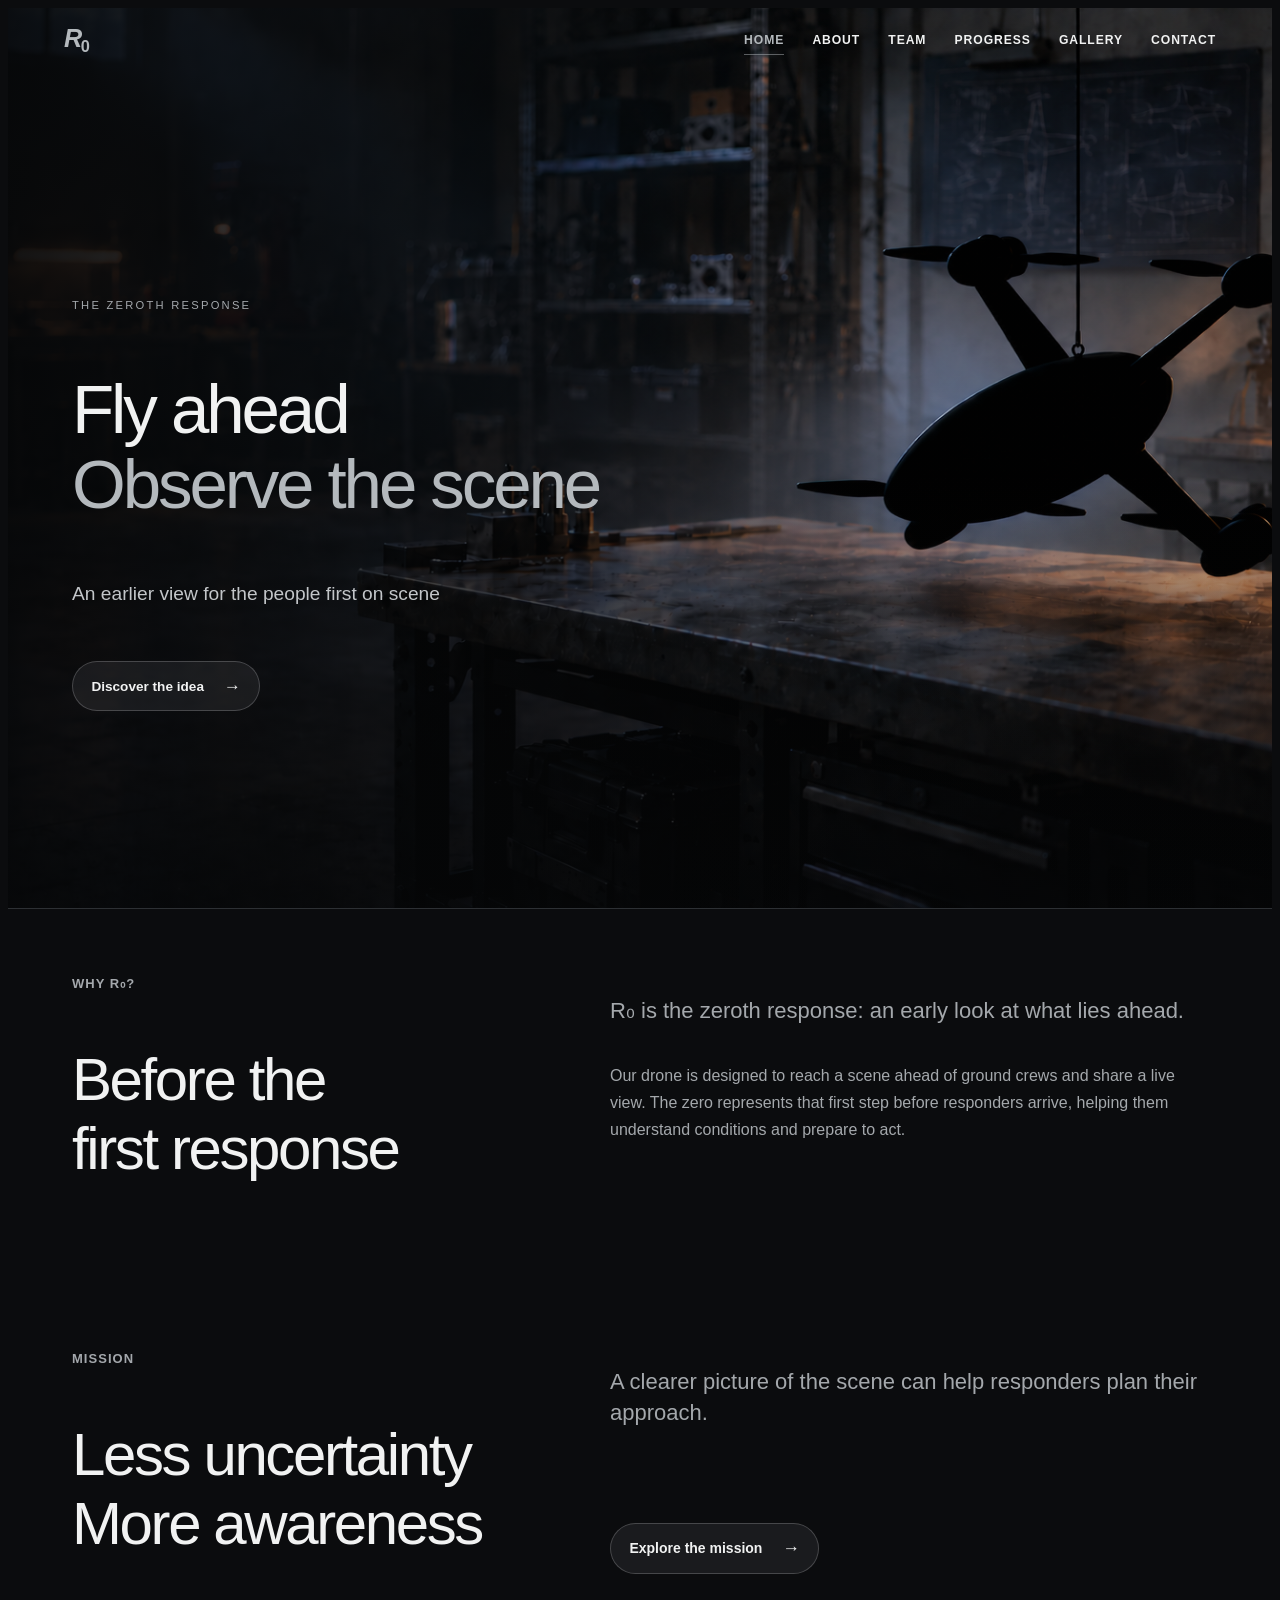
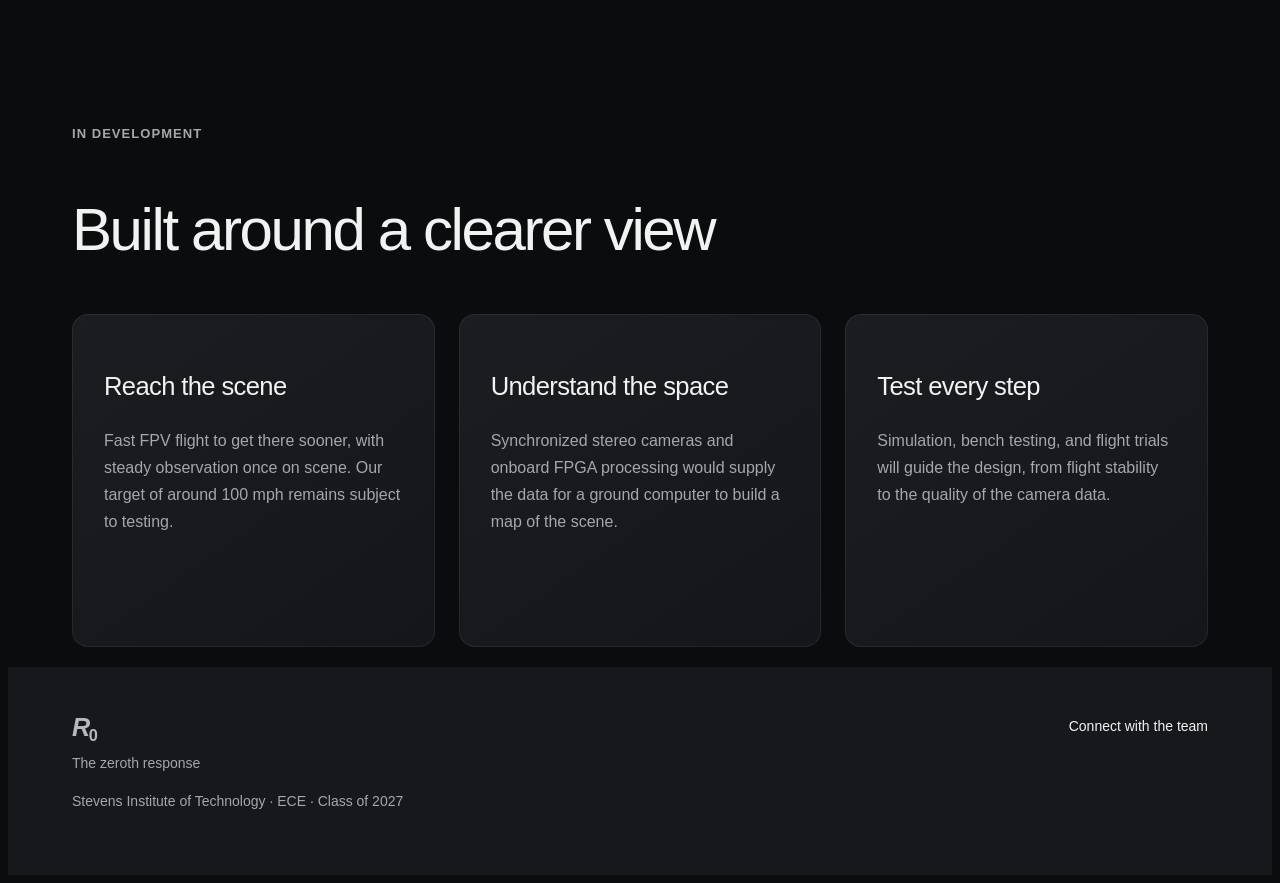
==== commit 639d7b10: "Refresh homepage CSS for color change" ====
--- a/index.html
+++ b/index.html
@@ -16,7 +16,7 @@
   <link rel="icon" type="image/svg+xml" href="assets/img/favicon.svg">
   <link rel="stylesheet" href="assets/css/reset.css">
   <link rel="stylesheet" href="assets/css/theme.css?v=20261007-typography">
-  <link rel="stylesheet" href="assets/css/main.css?v=20261007-alignment">
+  <link rel="stylesheet" href="assets/css/main.css?v=20261007-copycolor">
   <script src="assets/js/include.js?v=20261007-minimal" defer></script>
   <script src="assets/js/reveal.js" defer></script>
 </head>
--- a/assets/css/main.css
+++ b/assets/css/main.css
@@ -195,7 +195,7 @@
 .home main > .section { padding-block: clamp(2.5rem, 4vw, 3.5rem); }
 .home-mission .mission-layout { display: grid; gap: var(--space-5); align-items: stretch; }
 .home-mission .mission-copy { display: flex; flex-direction: column; align-items: flex-start; padding: var(--space-4) var(--space-5); border-radius: 1rem; background: var(--surface); box-shadow: inset 0 0 0 var(--rule) var(--line); }
-.home-mission .lead { align-self: auto; margin-top: var(--space-6); color: var(--text); font-size: var(--text-lead); line-height: 1.4; }
+.home-mission .lead { align-self: auto; margin-top: var(--space-6); color: var(--muted); font-size: var(--text-lead); line-height: 1.4; }
 .home-mission .mission-copy a { display: inline-flex; align-self: auto; margin-top: var(--space-7); width: fit-content; color: var(--text); font-size: var(--text-sm); }
 .home .feature-grid { margin-top: var(--space-6); }
 .contact-channels { padding-top: var(--space-5); padding-bottom: var(--space-9); }
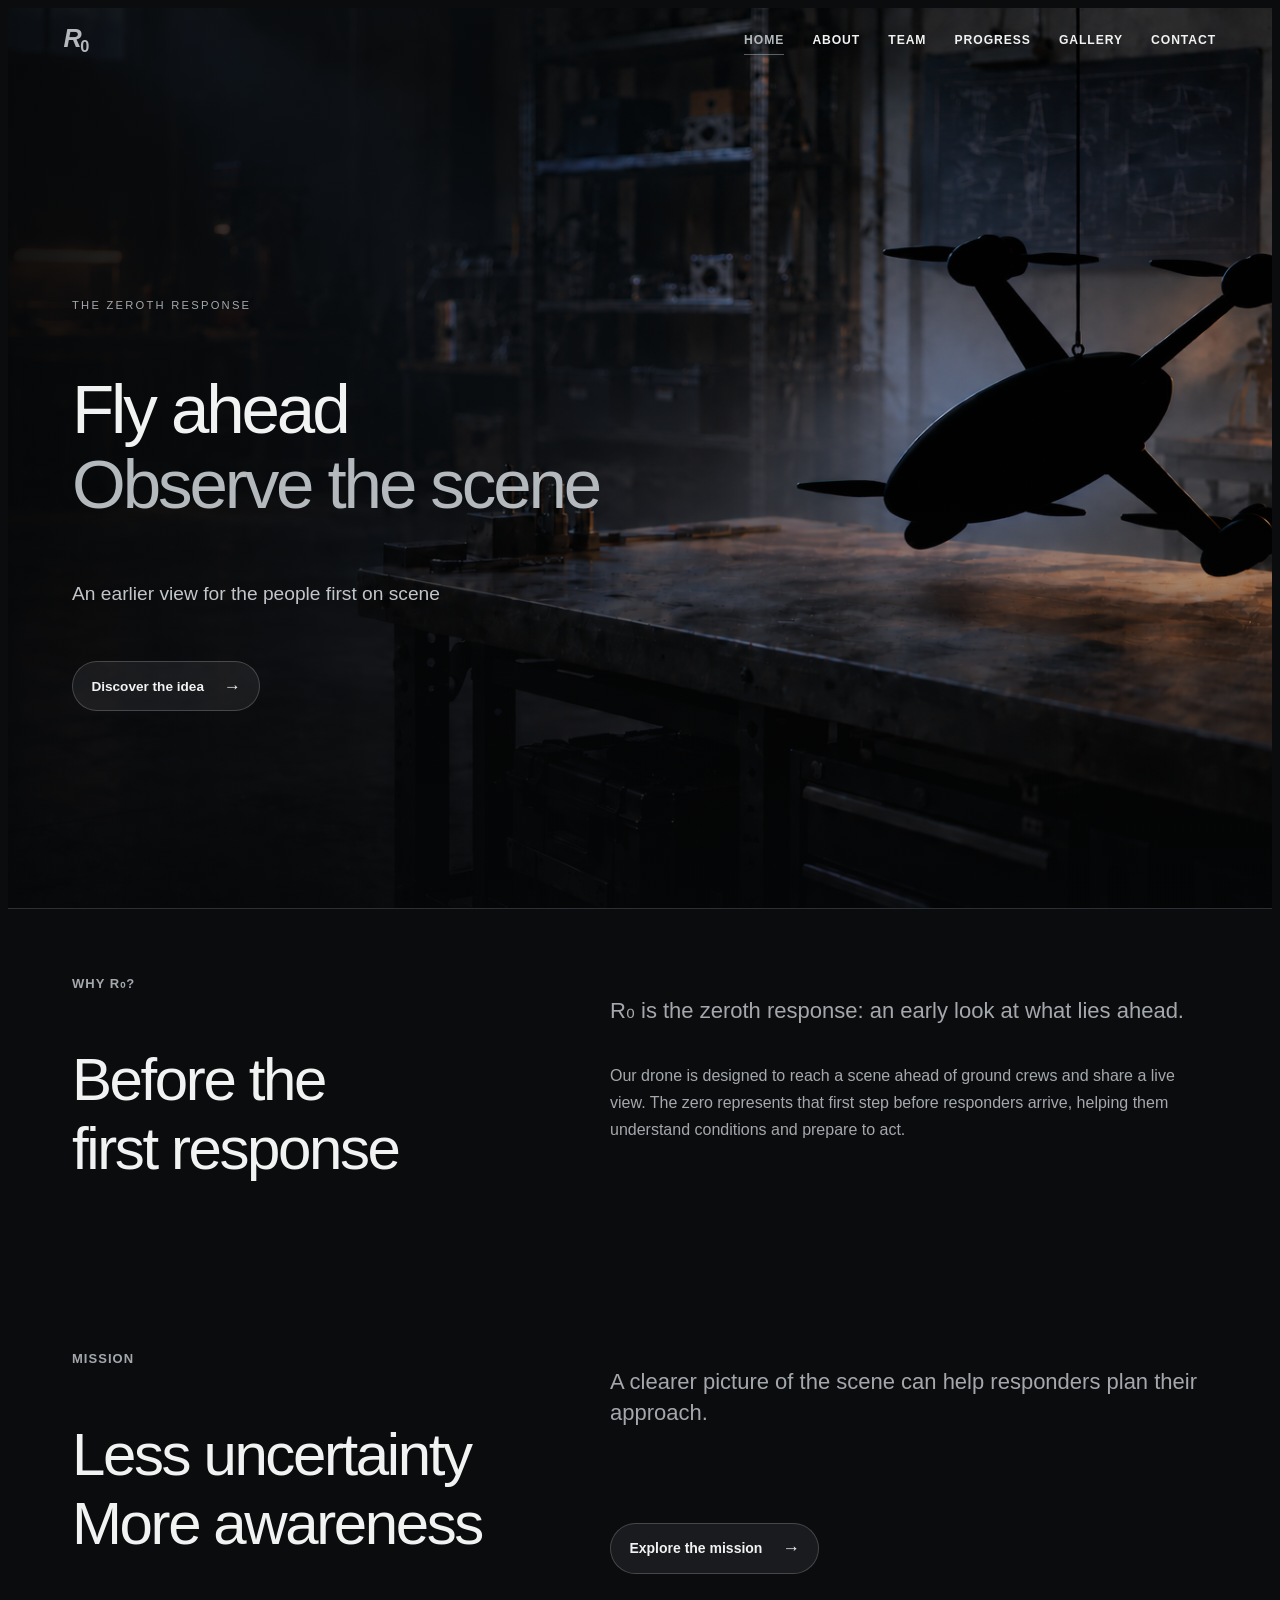
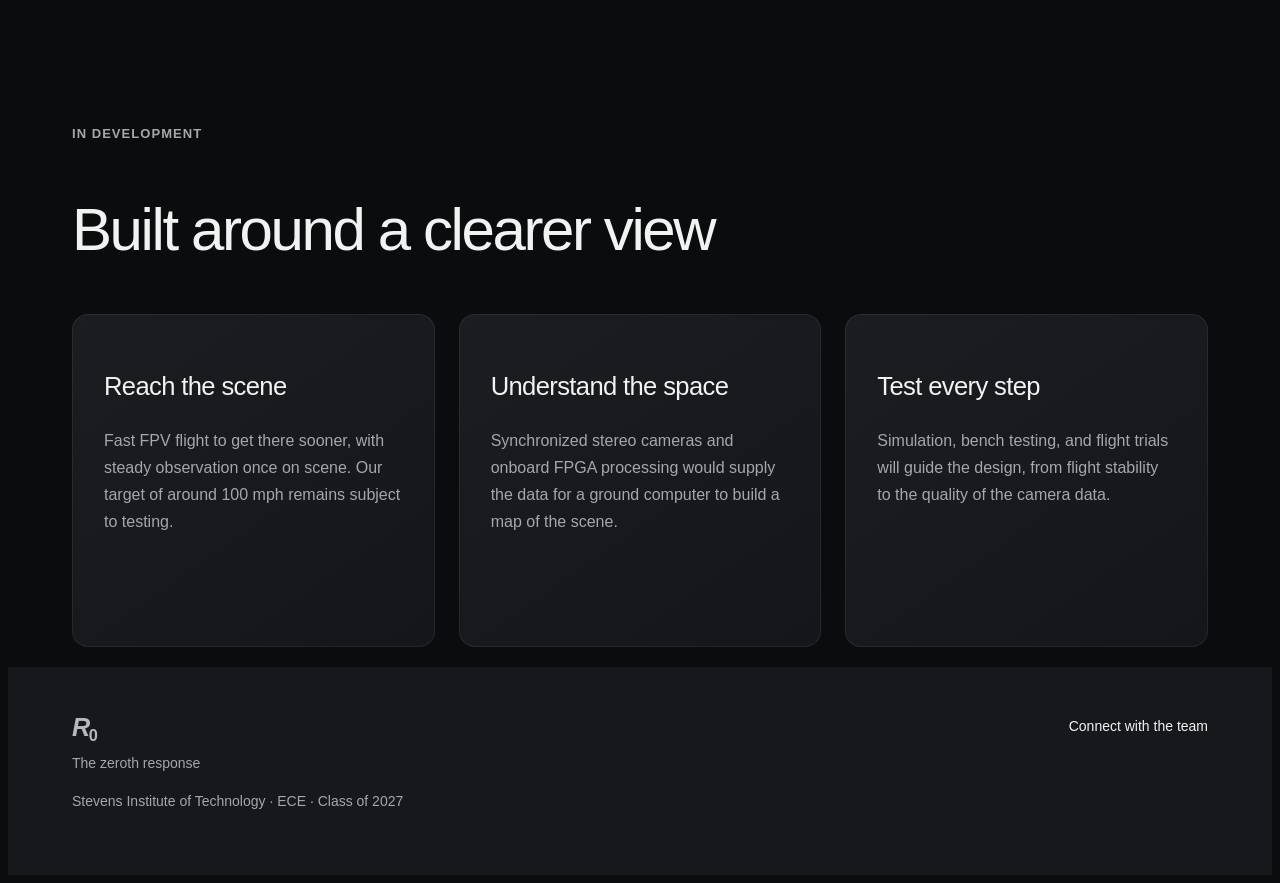
==== commit bad3c166: "Move site URLs to projectr0.github.io/website/ after repo rename Co-Authored-By: Claude Opus 5.5 <no" ====
--- a/index.html
+++ b/index.html
@@ -8,11 +8,11 @@
   <meta property="og:type" content="website">
   <meta property="og:title" content="R₀ | The zeroth response">
   <meta property="og:description" content="R₀ is a Stevens senior design project developing a high-speed FPV drone for emergency response and aerial reconnaissance. Research and concept phase, Fall 2026.">
-  <meta property="og:image" content="https://lennyyanza.github.io/rnaught/assets/img/social-preview-r0.png">
+  <meta property="og:image" content="https://projectr0.github.io/website/assets/img/social-preview-r0.png">
   <meta property="og:image:alt" content="R₀ — The zeroth response. Stevens Institute of Technology, Class of 2027.">
-  <meta property="og:url" content="https://lennyyanza.github.io/rnaught/index.html">
+  <meta property="og:url" content="https://projectr0.github.io/website/index.html">
   <meta name="theme-color" content="#0b0c0e">
-  <link rel="canonical" href="https://lennyyanza.github.io/rnaught/index.html">
+  <link rel="canonical" href="https://projectr0.github.io/website/index.html">
   <link rel="icon" type="image/svg+xml" href="assets/img/favicon.svg">
   <link rel="stylesheet" href="assets/css/reset.css">
   <link rel="stylesheet" href="assets/css/theme.css?v=20261007-typography">
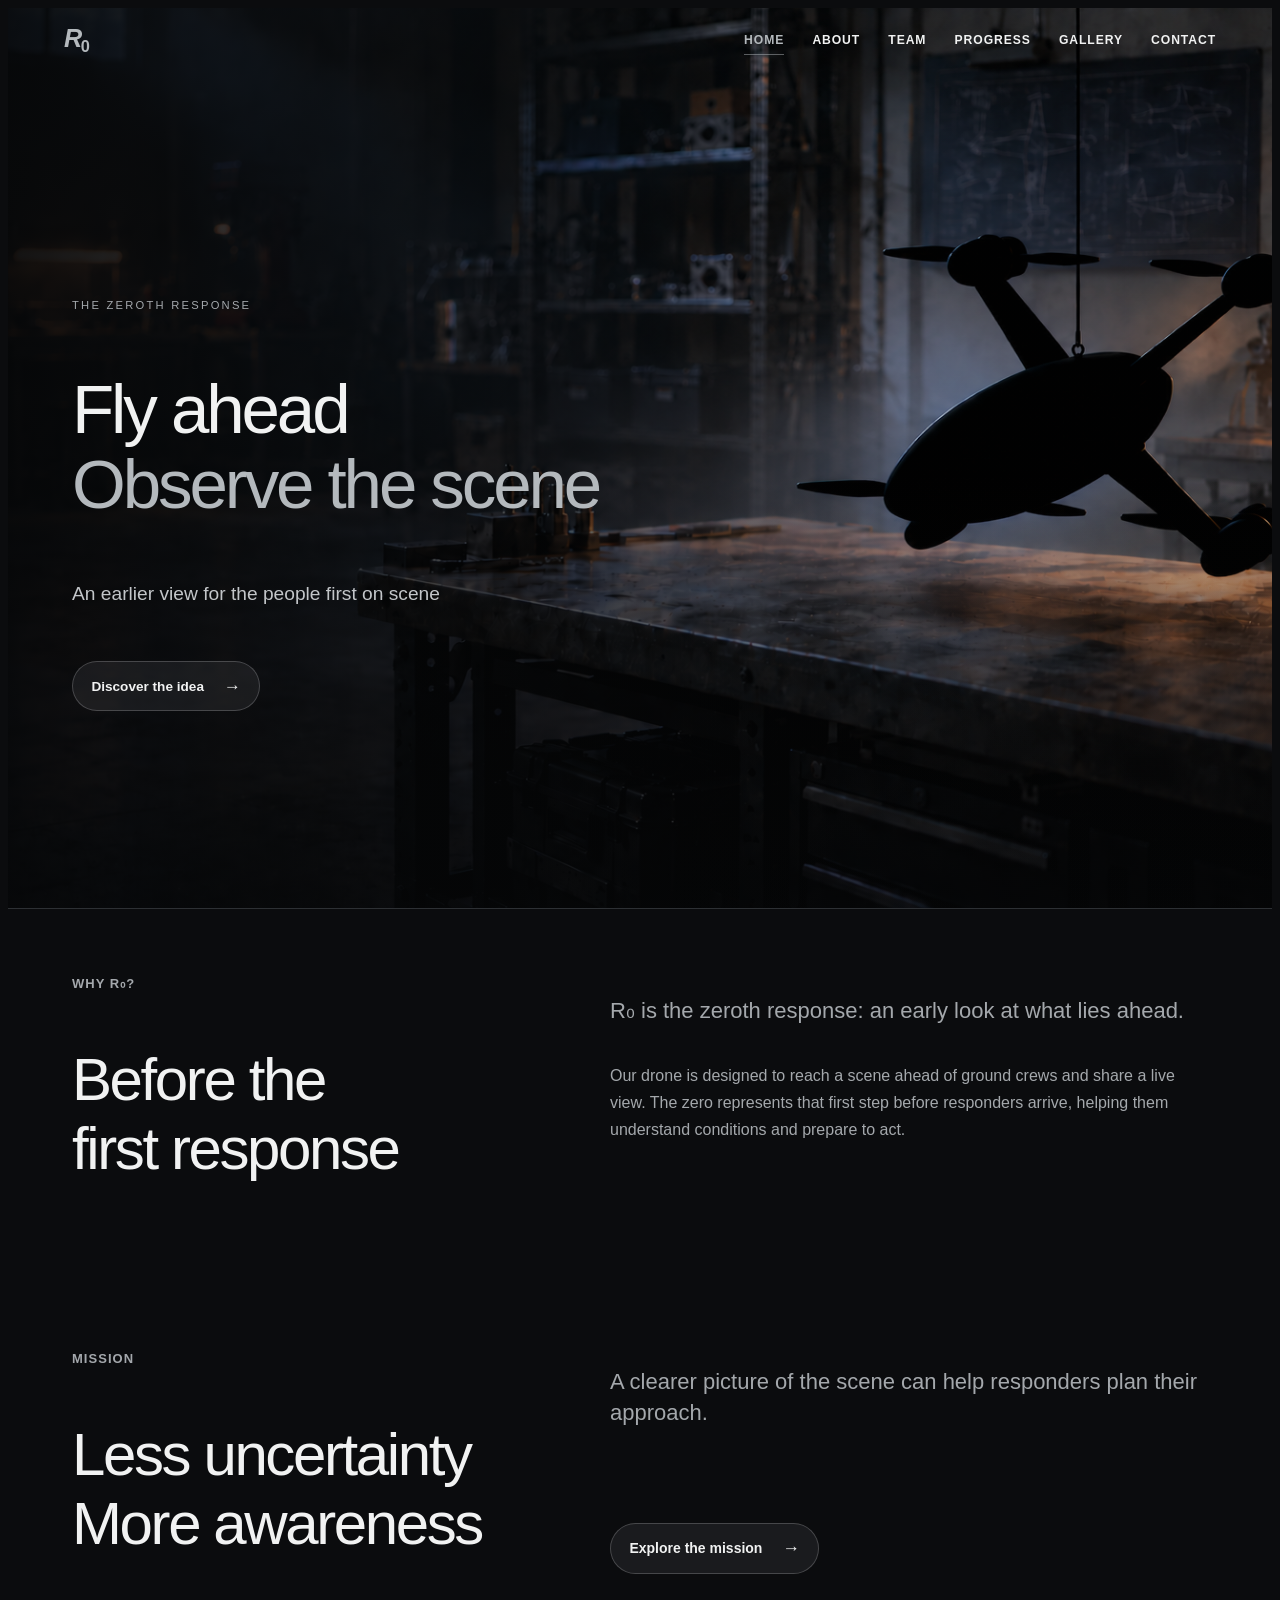
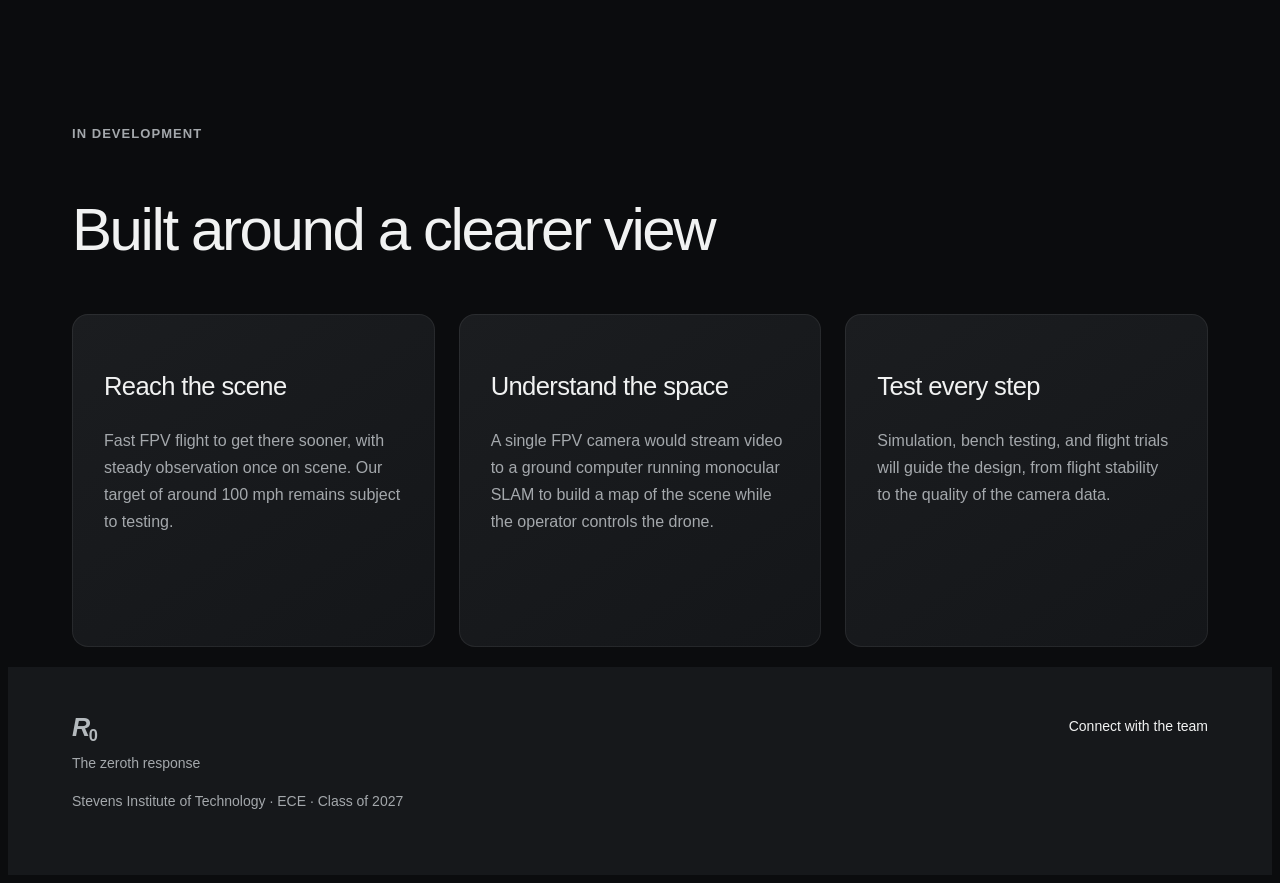
==== commit 95c09def: "Align homepage with monocular SLAM Updated the description of the 'Understand the space' feature." ====
--- a/index.html
+++ b/index.html
@@ -47,7 +47,7 @@
       <div class="container"><p class="eyebrow">In development</p><h2>Built around a clearer view</h2>
         <div class="feature-grid">
           <article class="reveal"><h3>Reach the scene</h3><!-- DRAFT: team to review --><p>Fast FPV flight to get there sooner, with steady observation once on scene. Our target of around 100 mph remains subject to testing.</p></article>
-          <article class="reveal"><h3>Understand the space</h3><!-- DRAFT: team to review --><p>Synchronized stereo cameras and onboard FPGA processing would supply the data for a ground computer to build a map of the scene.</p></article>
+          <article class="reveal"><h3>Understand the space</h3><!-- DRAFT: team to review --><p>A single FPV camera would stream video to a ground computer running monocular SLAM to build a map of the scene while the operator controls the drone.</p></article>
           <article class="reveal"><h3>Test every step</h3><!-- DRAFT: team to review --><p>Simulation, bench testing, and flight trials will guide the design, from flight stability to the quality of the camera data.</p></article>
         </div>
       </div>
